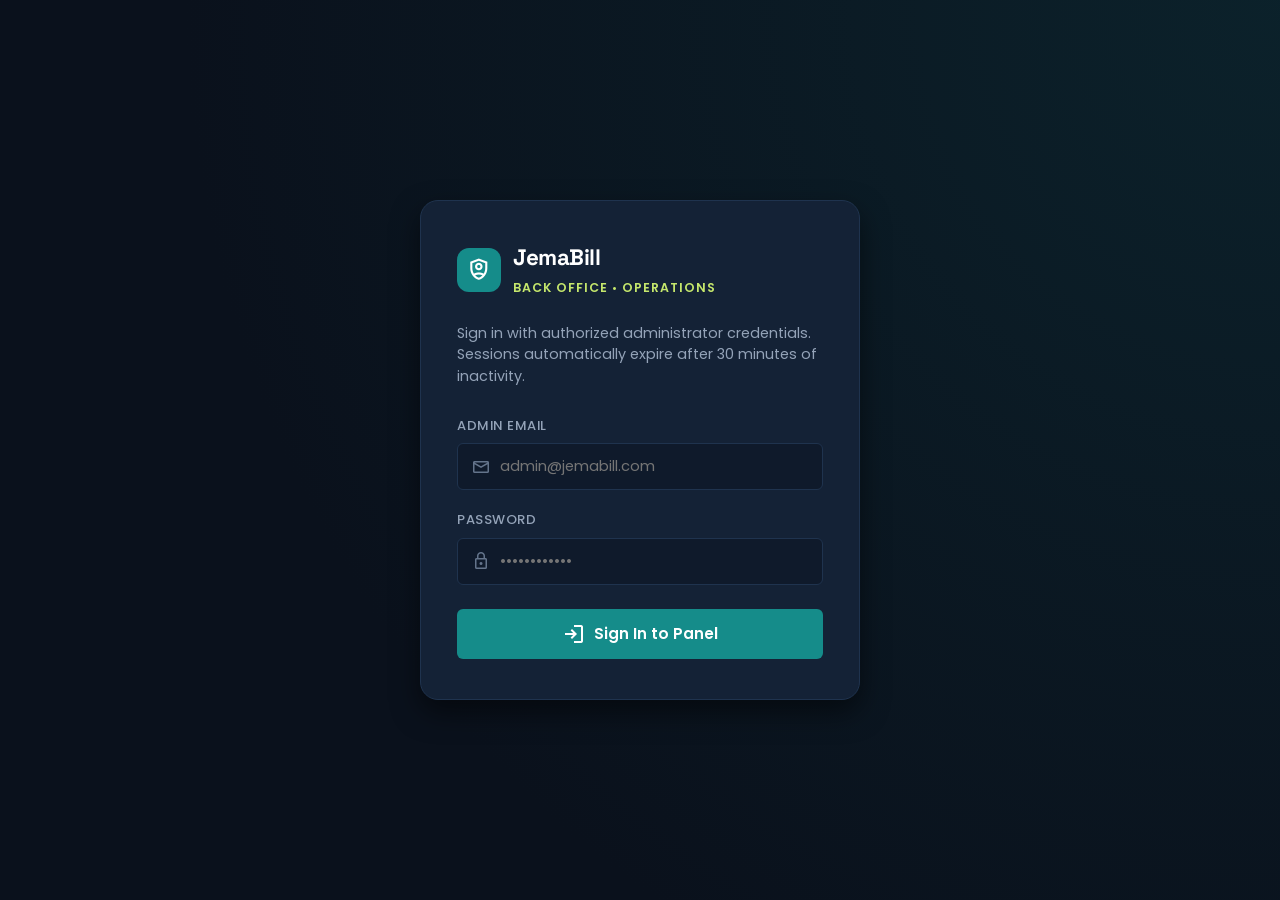
==== admin/index.html @ b5dc3a71 "feat: add virtual cards view and provider management to admin panel" ====
<!DOCTYPE html>
<html lang="en">
<head>
  <meta charset="UTF-8" />
  <meta name="viewport" content="width=device-width, initial-scale=1.0" />
  <title>JemaBill — Admin Back Office</title>
  <meta name="description" content="JemaBill Administrator Panel: KYC queue, user management, transaction inspection, provider health, and financial reconciliation." />
  <link rel="icon" type="image/png" href="../assets/images/favicon.png" />
  <link rel="preconnect" href="https://fonts.googleapis.com" />
  <link rel="preconnect" href="https://fonts.gstatic.com" crossorigin />
  <link href="https://fonts.googleapis.com/css2?family=Poppins:wght@300;400;500;600;700&family=Space+Grotesk:wght@500;600;700&display=swap" rel="stylesheet" />
  <link rel="stylesheet" href="https://fonts.googleapis.com/css2?family=Material+Symbols+Outlined:opsz,wght,FILL,GRAD@20..48,100..700,0..1,-50..200" />
  <link rel="stylesheet" href="styles.css" />
</head>
<body>

  <!-- ==========================================
       1. AUTHENTICATION VIEW (ADMIN LOGIN)
       ========================================== -->
  <div id="auth-view" class="admin-auth-wrapper">
    <div class="auth-card">
      <div class="auth-brand">
        <div class="auth-logo-badge">
          <span class="material-symbols-outlined" style="font-size: 1.6rem;">shield_person</span>
        </div>
        <div class="auth-brand-text">
          <h1>JemaBill</h1>
          <span>Back Office • Operations</span>
        </div>
      </div>

      <p class="auth-desc">Sign in with authorized administrator credentials. Sessions automatically expire after 30 minutes of inactivity.</p>

      <div id="login-alert" class="alert-box alert-error"></div>

      <form id="login-form">
        <div class="form-field">
          <label for="login-email">Admin Email</label>
          <div class="input-icon-wrap">
            <span class="material-symbols-outlined">mail</span>
            <input type="email" id="login-email" placeholder="admin@jemabill.com" required autocomplete="username" />
          </div>
        </div>

        <div class="form-field">
          <label for="login-password">Password</label>
          <div class="input-icon-wrap">
            <span class="material-symbols-outlined">lock</span>
            <input type="password" id="login-password" placeholder="••••••••••••" required autocomplete="current-password" />
          </div>
        </div>

        <button type="submit" id="login-btn" class="btn-primary" style="margin-top: 24px;">
          <span class="material-symbols-outlined">login</span>
          <span>Sign In to Panel</span>
        </button>
      </form>
    </div>
  </div>

  <!-- ==========================================
       2. MAIN APP LAYOUT (AUTHENTICATED)
       ========================================== -->
  <div id="app-layout" class="app-layout" style="display: none;">
    <!-- Sidebar -->
    <aside class="sidebar">
      <div class="sidebar-brand">
        <div class="auth-logo-badge" style="width: 34px; height: 34px; border-radius: 8px;">
          <span class="material-symbols-outlined" style="font-size: 1.25rem;">shield_person</span>
        </div>
        <div class="auth-brand-text">
          <h1 style="font-size: 1.15rem;">JemaBill</h1>
          <span style="font-size: 0.68rem;">Operations</span>
        </div>
      </div>

      <nav class="sidebar-nav">
        <div class="nav-section-title">Core Back Office</div>
        <a class="nav-item active" data-view="overview">
          <div class="nav-item-left">
            <span class="material-symbols-outlined">dashboard</span>
            <span>Overview</span>
          </div>
        </a>

        <a class="nav-item" data-view="kyc">
          <div class="nav-item-left">
            <span class="material-symbols-outlined">badge</span>
            <span>KYC Review Queue</span>
          </div>
          <span class="nav-badge">14</span>
        </a>

        <a class="nav-item" data-view="users">
          <div class="nav-item-left">
            <span class="material-symbols-outlined">group</span>
            <span>User Management</span>
          </div>
        </a>

        <a class="nav-item" data-view="transactions">
          <div class="nav-item-left">
            <span class="material-symbols-outlined">receipt_long</span>
            <span>Transactions</span>
          </div>
          <span class="nav-badge" style="background: var(--warning);">4</span>
        </a>

        <a class="nav-item" data-view="virtual-cards">
          <div class="nav-item-left">
            <span class="material-symbols-outlined">credit_card</span>
            <span>Virtual Cards</span>
          </div>
        </a>

        <div class="nav-section-title">Finance & Systems</div>
        <a class="nav-item" data-view="funding">
          <div class="nav-item-left">
            <span class="material-symbols-outlined">account_balance</span>
            <span>Funding & Fees</span>
          </div>
        </a>

        <a class="nav-item" data-view="providers">
          <div class="nav-item-left">
            <span class="material-symbols-outlined">dns</span>
            <span>Provider Health</span>
          </div>
        </a>

        <a class="nav-item" data-view="settings">
          <div class="nav-item-left">
            <span class="material-symbols-outlined">tune</span>
            <span>Runtime Settings</span>
          </div>
        </a>

        <a class="nav-item" data-view="audit">
          <div class="nav-item-left">
            <span class="material-symbols-outlined">history_toggle_off</span>
            <span>Audit Trail</span>
          </div>
        </a>
      </nav>

      <div class="sidebar-footer">
        <div class="session-info">
          <div class="session-badge">
            <div class="session-dot"></div>
            <span id="session-countdown">30m session</span>
          </div>
          <span>Active</span>
        </div>
      </div>
    </aside>

    <!-- Main Container -->
    <div class="main-wrapper">
      <!-- Top Header -->
      <header class="top-header">
        <div class="header-left">
          <h2 id="current-page-title" class="page-title">Overview</h2>
        </div>

        <div class="header-right">
          <div class="admin-badge">
            <div id="admin-initials-display" class="admin-avatar">AD</div>
            <span id="admin-name-display" class="admin-name">Admin User</span>
            <span class="admin-role">ADMIN</span>
          </div>

          <button class="btn-icon" title="Sign Out" onclick="window.logoutAdmin()">
            <span class="material-symbols-outlined">logout</span>
          </button>
        </div>
      </header>

      <!-- Content Root -->
      <main class="content-area">
        <div id="view-content-root"></div>
      </main>
    </div>
  </div>

  <!-- ==========================================
       3. SLIDE-IN DETAIL DRAWER
       ========================================== -->
  <div id="drawer-backdrop" class="drawer-backdrop">
    <div class="drawer-panel">
      <div class="drawer-header">
        <h3 id="drawer-title">Details</h3>
        <button class="btn-icon" onclick="window.closeDrawer()">
          <span class="material-symbols-outlined">close</span>
        </button>
      </div>
      <div id="drawer-body" class="drawer-body"></div>
    </div>
  </div>

  <!-- ==========================================
       4. UNIVERSAL MODAL
       ========================================== -->
  <div id="modal-backdrop" class="modal-backdrop">
    <div class="modal-box">
      <div class="modal-header">
        <h3 id="modal-title">Dialog</h3>
        <button class="btn-icon" onclick="window.closeModal()">
          <span class="material-symbols-outlined">close</span>
        </button>
      </div>
      <div id="modal-body" class="modal-body"></div>
      <div id="modal-footer" class="modal-footer"></div>
    </div>
  </div>

  <!-- Toast Container -->
  <div id="toast-container" class="toast-container"></div>

  <!-- App Controller -->
  <script src="app.js" defer></script>
</body>
</html>
---- admin/styles.css ----
/* ==========================================================================
   JEMABILL ADMIN BACK OFFICE — DESIGN SYSTEM & STYLESHEET
   Typography: Space Grotesk & Poppins
   Theme: Executive Financial Dark-Navy & Teal
   ========================================================================== */

:root {
  --bg-app: #0A111C;
  --bg-sidebar: #0D1624;
  --bg-header: #0F1A2B;
  --bg-card: #142236;
  --bg-card-hover: #1A2D46;
  --bg-input: #0F1A2B;
  --border-color: #1F334E;
  --border-subtle: #17263A;

  --primary: #158C8A;
  --primary-light: #1FB3B0;
  --primary-glow: rgba(21, 140, 138, 0.25);
  --accent-lime: #C5E76C;
  
  --success: #10B981;
  --success-bg: rgba(16, 185, 129, 0.12);
  --warning: #F59E0B;
  --warning-bg: rgba(245, 158, 11, 0.12);
  --danger: #EF4444;
  --danger-bg: rgba(239, 68, 68, 0.12);
  --info: #3B82F6;
  --info-bg: rgba(59, 130, 246, 0.12);

  --text-main: #F1F5F9;
  --text-muted: #94A3B8;
  --text-dim: #64748B;

  --font-heading: 'Space Grotesk', -apple-system, sans-serif;
  --font-body: 'Poppins', -apple-system, BlinkMacSystemFont, 'Segoe UI', Roboto, sans-serif;

  --shadow-sm: 0 1px 2px rgba(0, 0, 0, 0.3);
  --shadow-md: 0 4px 12px rgba(0, 0, 0, 0.4);
  --shadow-lg: 0 12px 28px rgba(0, 0, 0, 0.5);

  --radius-sm: 6px;
  --radius-md: 12px;
  --radius-lg: 18px;
  --radius-full: 9999px;
  
  --sidebar-w: 260px;
  --header-h: 70px;
}

* {
  box-sizing: border-box;
  margin: 0;
  padding: 0;
}

body {
  font-family: var(--font-body);
  background: var(--bg-app);
  color: var(--text-main);
  line-height: 1.5;
  -webkit-font-smoothing: antialiased;
  min-height: 100vh;
  overflow-x: hidden;
}

button, input, select, textarea {
  font-family: inherit;
}

/* Auth / Login View */
.admin-auth-wrapper {
  min-height: 100vh;
  display: flex;
  align-items: center;
  justify-content: center;
  padding: 24px;
  background: radial-gradient(circle at top right, #158C8A22 0%, #0A111C 70%);
}

.auth-card {
  width: 100%;
  max-width: 440px;
  background: var(--bg-card);
  border: 1px solid var(--border-color);
  border-radius: var(--radius-lg);
  padding: 40px 36px;
  box-shadow: var(--shadow-lg);
}

.auth-brand {
  display: flex;
  align-items: center;
  gap: 12px;
  margin-bottom: 24px;
}

.auth-logo-badge {
  width: 44px;
  height: 44px;
  border-radius: 12px;
  background: var(--primary);
  display: flex;
  align-items: center;
  justify-content: center;
  color: #FFFFFF;
}

.auth-brand-text h1 {
  font-family: var(--font-heading);
  font-size: 1.4rem;
  color: #FFFFFF;
  letter-spacing: -0.02em;
}

.auth-brand-text span {
  font-size: 0.78rem;
  text-transform: uppercase;
  letter-spacing: 0.08em;
  color: var(--accent-lime);
  font-weight: 600;
}

.auth-desc {
  font-size: 0.9rem;
  color: var(--text-muted);
  margin-bottom: 28px;
}

.form-field {
  margin-bottom: 20px;
}

.form-field label {
  display: block;
  font-size: 0.82rem;
  font-weight: 500;
  color: var(--text-muted);
  margin-bottom: 8px;
  text-transform: uppercase;
  letter-spacing: 0.04em;
}

.input-icon-wrap {
  position: relative;
  display: flex;
  align-items: center;
}

.input-icon-wrap .material-symbols-outlined {
  position: absolute;
  left: 14px;
  color: var(--text-dim);
  font-size: 1.25rem;
  pointer-events: none;
}

.input-icon-wrap input {
  width: 100%;
  background: var(--bg-input);
  border: 1px solid var(--border-color);
  border-radius: var(--radius-sm);
  padding: 12px 14px 12px 42px;
  color: #FFFFFF;
  font-size: 0.92rem;
  outline: none;
  transition: all 0.2s ease;
}

.input-icon-wrap input:focus {
  border-color: var(--primary);
  box-shadow: 0 0 0 3px var(--primary-glow);
}

.btn-primary {
  width: 100%;
  background: var(--primary);
  color: #FFFFFF;
  border: none;
  border-radius: var(--radius-sm);
  padding: 13px 20px;
  font-size: 0.95rem;
  font-weight: 600;
  cursor: pointer;
  display: flex;
  align-items: center;
  justify-content: center;
  gap: 8px;
  transition: all 0.2s ease;
}

.btn-primary:hover {
  background: var(--primary-light);
  transform: translateY(-1px);
}

.btn-primary:disabled {
  opacity: 0.5;
  cursor: not-allowed;
  transform: none;
}

/* App Layout */
.app-layout {
  display: flex;
  min-height: 100vh;
}

/* Sidebar */
.sidebar {
  width: var(--sidebar-w);
  background: var(--bg-sidebar);
  border-right: 1px solid var(--border-color);
  display: flex;
  flex-direction: column;
  position: fixed;
  top: 0;
  bottom: 0;
  left: 0;
  z-index: 100;
}

.sidebar-brand {
  height: var(--header-h);
  display: flex;
  align-items: center;
  gap: 12px;
  padding: 0 24px;
  border-bottom: 1px solid var(--border-subtle);
}

.sidebar-nav {
  flex: 1;
  padding: 20px 14px;
  overflow-y: auto;
  display: flex;
  flex-direction: column;
  gap: 4px;
}

.nav-section-title {
  font-size: 0.72rem;
  text-transform: uppercase;
  letter-spacing: 0.08em;
  color: var(--text-dim);
  padding: 14px 12px 6px;
  font-weight: 600;
}

.nav-item {
  display: flex;
  align-items: center;
  justify-content: space-between;
  padding: 11px 14px;
  border-radius: var(--radius-sm);
  color: var(--text-muted);
  text-decoration: none;
  font-size: 0.88rem;
  font-weight: 500;
  cursor: pointer;
  transition: all 0.15s ease;
}

.nav-item-left {
  display: flex;
  align-items: center;
  gap: 12px;
}

.nav-item .material-symbols-outlined {
  font-size: 1.25rem;
}

.nav-item:hover {
  background: rgba(255, 255, 255, 0.04);
  color: #FFFFFF;
}

.nav-item.active {
  background: var(--primary);
  color: #FFFFFF;
  font-weight: 600;
  box-shadow: 0 2px 8px var(--primary-glow);
}

.nav-badge {
  background: var(--danger);
  color: #FFFFFF;
  font-size: 0.72rem;
  font-weight: 700;
  padding: 2px 7px;
  border-radius: var(--radius-full);
}

.sidebar-footer {
  padding: 16px 20px;
  border-top: 1px solid var(--border-subtle);
  background: rgba(0, 0, 0, 0.2);
}

.session-info {
  display: flex;
  align-items: center;
  justify-content: space-between;
  font-size: 0.75rem;
  color: var(--text-dim);
}

.session-badge {
  display: flex;
  align-items: center;
  gap: 6px;
  color: var(--accent-lime);
  font-weight: 600;
}

.session-dot {
  width: 7px;
  height: 7px;
  border-radius: 50%;
  background: var(--accent-lime);
  box-shadow: 0 0 6px var(--accent-lime);
}

/* Main Container */
.main-wrapper {
  margin-left: var(--sidebar-w);
  flex: 1;
  display: flex;
  flex-direction: column;
  min-height: 100vh;
}

/* Top Header */
.top-header {
  height: var(--header-h);
  background: var(--bg-header);
  border-bottom: 1px solid var(--border-color);
  padding: 0 32px;
  display: flex;
  align-items: center;
  justify-content: space-between;
  position: sticky;
  top: 0;
  z-index: 90;
}

.header-left {
  display: flex;
  align-items: center;
  gap: 16px;
}

.page-title {
  font-family: var(--font-heading);
  font-size: 1.3rem;
  font-weight: 700;
  color: #FFFFFF;
  letter-spacing: -0.01em;
}

.header-right {
  display: flex;
  align-items: center;
  gap: 20px;
}

.admin-badge {
  display: flex;
  align-items: center;
  gap: 10px;
  background: var(--bg-card);
  padding: 6px 14px;
  border-radius: var(--radius-full);
  border: 1px solid var(--border-color);
}

.admin-avatar {
  width: 28px;
  height: 28px;
  border-radius: 50%;
  background: var(--primary);
  display: flex;
  align-items: center;
  justify-content: center;
  font-size: 0.8rem;
  font-weight: 700;
  color: #FFFFFF;
}

.admin-name {
  font-size: 0.84rem;
  font-weight: 600;
  color: #FFFFFF;
}

.admin-role {
  font-size: 0.7rem;
  background: rgba(197, 231, 108, 0.15);
  color: var(--accent-lime);
  padding: 2px 6px;
  border-radius: var(--radius-sm);
  font-weight: 600;
}

.btn-icon {
  background: none;
  border: none;
  color: var(--text-muted);
  cursor: pointer;
  padding: 8px;
  border-radius: var(--radius-sm);
  display: flex;
  align-items: center;
  justify-content: center;
  transition: all 0.2s;
}

.btn-icon:hover {
  background: rgba(255, 255, 255, 0.06);
  color: #FFFFFF;
}

/* Page Content View */
.content-area {
  padding: 32px;
  flex: 1;
}

/* KPI Card Grid */
.kpi-grid {
  display: grid;
  grid-template-columns: repeat(auto-fit, minmax(230px, 1fr));
  gap: 20px;
  margin-bottom: 32px;
}

.kpi-card {
  background: var(--bg-card);
  border: 1px solid var(--border-color);
  border-radius: var(--radius-md);
  padding: 22px;
  display: flex;
  flex-direction: column;
  justify-content: space-between;
  box-shadow: var(--shadow-sm);
  transition: all 0.2s ease;
}

.kpi-card:hover {
  border-color: var(--primary);
  box-shadow: var(--shadow-md);
}

.kpi-header {
  display: flex;
  align-items: center;
  justify-content: space-between;
  margin-bottom: 14px;
}

.kpi-label {
  font-size: 0.82rem;
  font-weight: 500;
  color: var(--text-muted);
  text-transform: uppercase;
  letter-spacing: 0.04em;
}

.kpi-icon-wrap {
  width: 36px;
  height: 36px;
  border-radius: 10px;
  display: flex;
  align-items: center;
  justify-content: center;
}

.kpi-val {
  font-family: var(--font-heading);
  font-size: 1.85rem;
  font-weight: 700;
  color: #FFFFFF;
  margin-bottom: 6px;
}

.kpi-sub {
  font-size: 0.78rem;
  color: var(--text-dim);
}

/* Action Toolbar */
.toolbar {
  display: flex;
  align-items: center;
  justify-content: space-between;
  margin-bottom: 24px;
  gap: 16px;
  flex-wrap: wrap;
}

.search-box {
  position: relative;
  min-width: 300px;
  flex: 1;
  max-width: 480px;
}

.search-box .material-symbols-outlined {
  position: absolute;
  left: 14px;
  top: 50%;
  transform: translateY(-50%);
  color: var(--text-dim);
  font-size: 1.25rem;
}

.search-box input {
  width: 100%;
  background: var(--bg-card);
  border: 1px solid var(--border-color);
  border-radius: var(--radius-sm);
  padding: 10px 14px 10px 42px;
  color: #FFFFFF;
  font-size: 0.88rem;
  outline: none;
  transition: border-color 0.2s;
}

.search-box input:focus {
  border-color: var(--primary);
}

.filters-group {
  display: flex;
  align-items: center;
  gap: 12px;
}

.filter-select {
  background: var(--bg-card);
  border: 1px solid var(--border-color);
  border-radius: var(--radius-sm);
  color: var(--text-main);
  padding: 9px 14px;
  font-size: 0.85rem;
  outline: none;
  cursor: pointer;
}

.btn-secondary {
  background: var(--bg-card);
  border: 1px solid var(--border-color);
  color: var(--text-main);
  padding: 9px 16px;
  border-radius: var(--radius-sm);
  font-size: 0.85rem;
  font-weight: 500;
  cursor: pointer;
  display: flex;
  align-items: center;
  gap: 8px;
  transition: all 0.2s;
}

.btn-secondary:hover {
  background: var(--bg-card-hover);
  border-color: var(--text-muted);
}

/* Data Table Card */
.table-card {
  background: var(--bg-card);
  border: 1px solid var(--border-color);
  border-radius: var(--radius-md);
  overflow: hidden;
  box-shadow: var(--shadow-sm);
}

.data-table {
  width: 100%;
  border-collapse: collapse;
  text-align: left;
  font-size: 0.88rem;
}

.data-table th {
  background: rgba(0, 0, 0, 0.2);
  color: var(--text-muted);
  font-size: 0.75rem;
  font-weight: 600;
  text-transform: uppercase;
  letter-spacing: 0.05em;
  padding: 14px 20px;
  border-bottom: 1px solid var(--border-color);
}

.data-table td {
  padding: 16px 20px;
  border-bottom: 1px solid var(--border-subtle);
  color: var(--text-main);
}

.data-table tr:hover td {
  background: rgba(255, 255, 255, 0.02);
}

.data-table tr.clickable {
  cursor: pointer;
}

/* Badges */
.badge {
  display: inline-flex;
  align-items: center;
  gap: 6px;
  padding: 4px 10px;
  border-radius: var(--radius-full);
  font-size: 0.74rem;
  font-weight: 600;
  text-transform: uppercase;
  letter-spacing: 0.03em;
}

.badge-success { background: var(--success-bg); color: var(--success); }
.badge-warning { background: var(--warning-bg); color: var(--warning); }
.badge-danger { background: var(--danger-bg); color: var(--danger); }
.badge-info { background: var(--info-bg); color: var(--info); }
.badge-neutral { background: rgba(255, 255, 255, 0.08); color: var(--text-muted); }

/* Slide-in Detail Drawer */
.drawer-backdrop {
  position: fixed;
  inset: 0;
  background: rgba(0, 0, 0, 0.7);
  z-index: 200;
  display: none;
  justify-content: flex-end;
}

.drawer-backdrop.active {
  display: flex;
}

.drawer-panel {
  width: 100%;
  max-width: 580px;
  background: var(--bg-card);
  height: 100%;
  overflow-y: auto;
  border-left: 1px solid var(--border-color);
  display: flex;
  flex-direction: column;
  box-shadow: -8px 0 32px rgba(0, 0, 0, 0.6);
  animation: slideDrawer 0.25s cubic-bezier(0.16, 1, 0.3, 1);
}

@keyframes slideDrawer {
  from { transform: translateX(100%); }
  to { transform: translateX(0); }
}

.drawer-header {
  padding: 24px 28px;
  border-bottom: 1px solid var(--border-color);
  display: flex;
  align-items: center;
  justify-content: space-between;
  background: var(--bg-header);
}

.drawer-header h3 {
  font-family: var(--font-heading);
  font-size: 1.2rem;
  color: #FFFFFF;
}

.drawer-body {
  padding: 28px;
  flex: 1;
  display: flex;
  flex-direction: column;
  gap: 24px;
}

.drawer-section {
  display: flex;
  flex-direction: column;
  gap: 12px;
}

.section-label {
  font-size: 0.75rem;
  text-transform: uppercase;
  letter-spacing: 0.06em;
  color: var(--text-dim);
  font-weight: 600;
}

.detail-row {
  display: flex;
  justify-content: space-between;
  align-items: center;
  padding: 10px 0;
  border-bottom: 1px solid var(--border-subtle);
  font-size: 0.88rem;
}

.detail-row span:first-child {
  color: var(--text-muted);
}

.detail-row span:last-child {
  color: #FFFFFF;
  font-weight: 500;
}

/* Modals */
.modal-backdrop {
  position: fixed;
  inset: 0;
  background: rgba(0, 0, 0, 0.75);
  backdrop-filter: blur(4px);
  z-index: 300;
  display: none;
  align-items: center;
  justify-content: center;
  padding: 20px;
}

.modal-backdrop.active {
  display: flex;
}

.modal-box {
  background: var(--bg-card);
  border: 1px solid var(--border-color);
  border-radius: var(--radius-lg);
  width: 100%;
  max-width: 600px;
  overflow: hidden;
  box-shadow: var(--shadow-lg);
  animation: modalPop 0.2s cubic-bezier(0.16, 1, 0.3, 1);
}

@keyframes modalPop {
  from { opacity: 0; transform: scale(0.95); }
  to { opacity: 1; transform: scale(1); }
}

.modal-header {
  padding: 20px 24px;
  background: var(--bg-header);
  border-bottom: 1px solid var(--border-color);
  display: flex;
  align-items: center;
  justify-content: space-between;
}

.modal-header h3 {
  font-family: var(--font-heading);
  font-size: 1.15rem;
  color: #FFFFFF;
}

.modal-body {
  padding: 24px;
  max-height: 75vh;
  overflow-y: auto;
}

.modal-footer {
  padding: 16px 24px;
  border-top: 1px solid var(--border-color);
  background: var(--bg-header);
  display: flex;
  justify-content: flex-end;
  gap: 12px;
}

/* High-risk confirmation dialog styles */
.confirm-warning-box {
  background: var(--danger-bg);
  border: 1px solid rgba(239, 68, 68, 0.3);
  border-radius: var(--radius-sm);
  padding: 16px;
  margin-bottom: 20px;
  display: flex;
  gap: 12px;
  color: #FCA5A5;
  font-size: 0.88rem;
}

.confirm-warning-box .material-symbols-outlined {
  color: var(--danger);
  font-size: 1.5rem;
}

.reason-textarea {
  width: 100%;
  background: var(--bg-input);
  border: 1px solid var(--border-color);
  border-radius: var(--radius-sm);
  padding: 12px;
  color: #FFFFFF;
  font-size: 0.88rem;
  resize: vertical;
  min-height: 85px;
  outline: none;
  margin-top: 8px;
}

.reason-textarea:focus {
  border-color: var(--danger);
}

/* Selfie viewer grid */
.selfies-grid {
  display: grid;
  grid-template-columns: repeat(auto-fill, minmax(130px, 1fr));
  gap: 12px;
  margin: 16px 0;
}

.selfie-frame-card {
  background: var(--bg-app);
  border: 1px solid var(--border-color);
  border-radius: var(--radius-sm);
  overflow: hidden;
  position: relative;
  aspect-ratio: 3/4;
}

.selfie-frame-card img {
  width: 100%;
  height: 100%;
  object-fit: cover;
}

.selfie-frame-badge {
  position: absolute;
  bottom: 6px;
  left: 6px;
  background: rgba(0, 0, 0, 0.7);
  padding: 2px 6px;
  border-radius: 4px;
  font-size: 0.68rem;
  color: #FFFFFF;
}

/* Provider health grid */
.providers-grid {
  display: grid;
  grid-template-columns: repeat(auto-fit, minmax(300px, 1fr));
  gap: 20px;
}

.provider-card {
  background: var(--bg-card);
  border: 1px solid var(--border-color);
  border-radius: var(--radius-md);
  padding: 22px;
  display: flex;
  flex-direction: column;
  gap: 16px;
}

.provider-card-top {
  display: flex;
  align-items: center;
  justify-content: space-between;
}

.provider-name {
  font-family: var(--font-heading);
  font-size: 1.1rem;
  font-weight: 700;
  color: #FFFFFF;
}

/* Alert Box */
.alert-box {
  padding: 12px 16px;
  border-radius: var(--radius-sm);
  font-size: 0.88rem;
  margin-bottom: 20px;
  display: none;
}
.alert-error {
  background: var(--danger-bg);
  border: 1px solid rgba(239, 68, 68, 0.3);
  color: #FCA5A5;
}
.alert-success {
  background: var(--success-bg);
  border: 1px solid rgba(16, 185, 129, 0.3);
  color: #6EE7B7;
}

/* Toast notifications */
.toast-container {
  position: fixed;
  bottom: 24px;
  right: 24px;
  z-index: 400;
  display: flex;
  flex-direction: column;
  gap: 10px;
}

.toast {
  background: var(--bg-header);
  border: 1px solid var(--border-color);
  border-radius: var(--radius-sm);
  padding: 14px 20px;
  color: #FFFFFF;
  font-size: 0.88rem;
  display: flex;
  align-items: center;
  gap: 12px;
  box-shadow: var(--shadow-lg);
  animation: slideToast 0.25s ease;
}

@keyframes slideToast {
  from { transform: translateY(20px); opacity: 0; }
  to { transform: translateY(0); opacity: 1; }
}

/* Tablet responsiveness */
@media (max-width: 1024px) {
  .sidebar {
    width: 72px;
  }
  .sidebar-brand span, .nav-item span:not(.material-symbols-outlined), .nav-section-title, .session-info {
    display: none;
  }
  .nav-item {
    justify-content: center;
    padding: 12px;
  }
  .main-wrapper {
    margin-left: 72px;
  }
  .content-area {
    padding: 20px;
  }
}
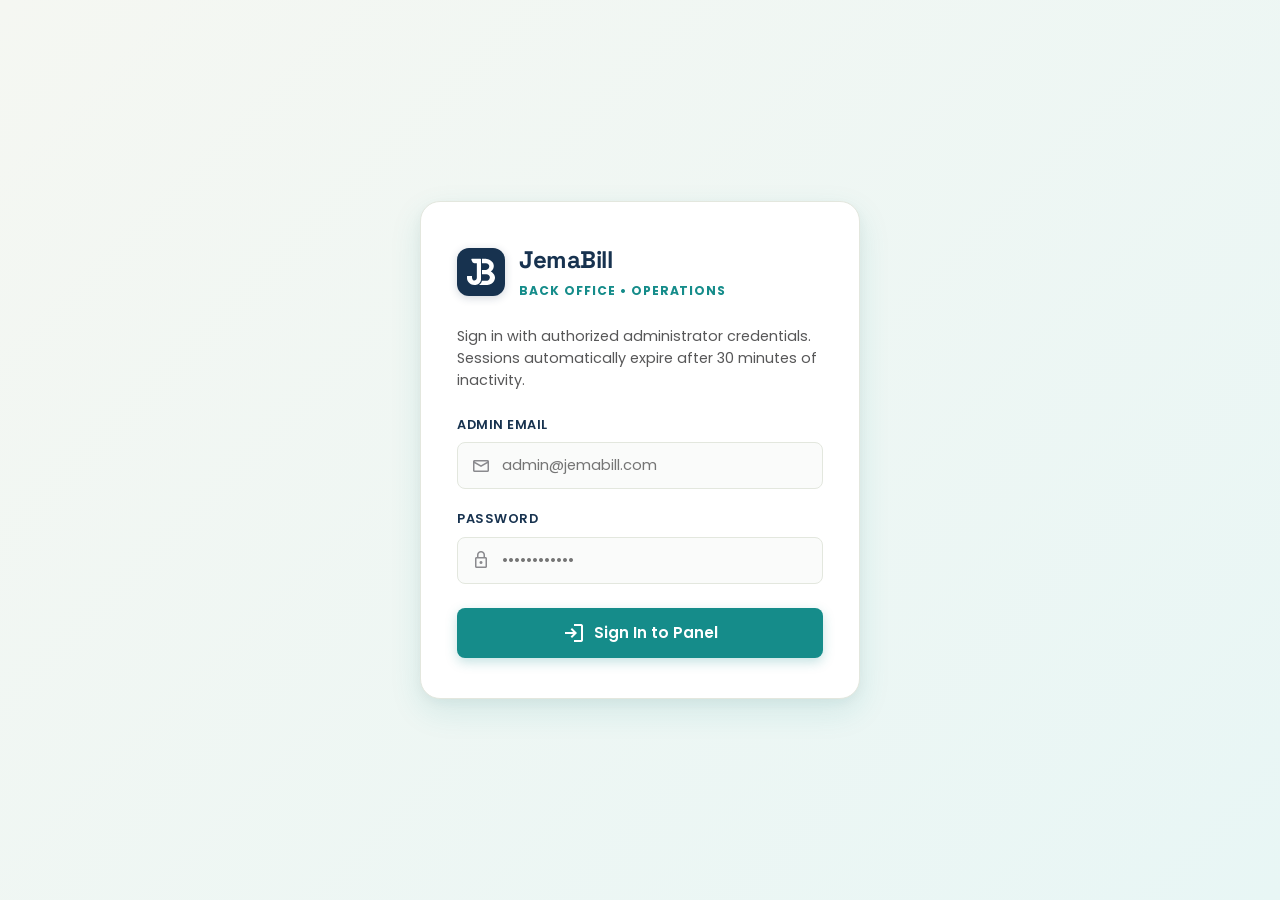
==== commit 44f05178: "feat: redesign admin panel to match official website design system and fix asset paths" ====
--- a/admin/index.html
+++ b/admin/index.html
@@ -5,12 +5,14 @@
   <meta name="viewport" content="width=device-width, initial-scale=1.0" />
   <title>JemaBill — Admin Back Office</title>
   <meta name="description" content="JemaBill Administrator Panel: KYC queue, user management, transaction inspection, provider health, and financial reconciliation." />
-  <link rel="icon" type="image/png" href="../assets/images/favicon.png" />
+  <base href="/admin/" />
+  <link rel="icon" type="image/png" href="/assets/images/favicon.png" />
   <link rel="preconnect" href="https://fonts.googleapis.com" />
   <link rel="preconnect" href="https://fonts.gstatic.com" crossorigin />
   <link href="https://fonts.googleapis.com/css2?family=Poppins:wght@300;400;500;600;700&family=Space+Grotesk:wght@500;600;700&display=swap" rel="stylesheet" />
   <link rel="stylesheet" href="https://fonts.googleapis.com/css2?family=Material+Symbols+Outlined:opsz,wght,FILL,GRAD@20..48,100..700,0..1,-50..200" />
-  <link rel="stylesheet" href="styles.css" />
+  <link rel="stylesheet" href="/assets/css/style.css" />
+  <link rel="stylesheet" href="/admin/styles.css" />
 </head>
 <body>
 
@@ -21,7 +23,7 @@
     <div class="auth-card">
       <div class="auth-brand">
         <div class="auth-logo-badge">
-          <span class="material-symbols-outlined" style="font-size: 1.6rem;">shield_person</span>
+          <img src="/assets/images/logo.svg" width="28" height="28" alt="JemaBill" />
         </div>
         <div class="auth-brand-text">
           <h1>JemaBill</h1>
@@ -65,12 +67,12 @@
     <!-- Sidebar -->
     <aside class="sidebar">
       <div class="sidebar-brand">
-        <div class="auth-logo-badge" style="width: 34px; height: 34px; border-radius: 8px;">
-          <span class="material-symbols-outlined" style="font-size: 1.25rem;">shield_person</span>
+        <div class="auth-logo-badge" style="width: 36px; height: 36px; border-radius: 10px; background: rgba(255, 255, 255, 0.12);">
+          <img src="/assets/images/logo.svg" width="22" height="22" alt="JemaBill" />
         </div>
         <div class="auth-brand-text">
-          <h1 style="font-size: 1.15rem;">JemaBill</h1>
-          <span style="font-size: 0.68rem;">Operations</span>
+          <h1 style="font-size: 1.15rem; color: #FFFFFF;">JemaBill</h1>
+          <span style="font-size: 0.68rem; color: var(--accent-lime); letter-spacing: 0.08em; font-weight: 700;">OPERATIONS</span>
         </div>
       </div>
 
@@ -118,6 +120,13 @@
           <div class="nav-item-left">
             <span class="material-symbols-outlined">account_balance</span>
             <span>Funding & Fees</span>
+          </div>
+        </a>
+
+        <a class="nav-item" data-view="cashback">
+          <div class="nav-item-left">
+            <span class="material-symbols-outlined">savings</span>
+            <span>Cashback Manager</span>
           </div>
         </a>
 
@@ -217,6 +226,6 @@
   <div id="toast-container" class="toast-container"></div>
 
   <!-- App Controller -->
-  <script src="app.js" defer></script>
+  <script src="/admin/app.js" defer></script>
 </body>
 </html>
--- a/assets/css/style.css
+++ b/assets/css/style.css
@@ -0,0 +1,1389 @@
+/* ==========================================================================
+   JEMABILL — OFFICIAL DESIGN SYSTEM & STYLESHEET
+   Typography: Space Grotesk (Headings) & Poppins (Body & UI)
+   Icons: Material Symbols Outlined
+   Palette: #158C8A (Teal), #17324F (Navy), #F5F7F2 (Off-White), #C5E76C (Lime)
+   ========================================================================== */
+
+:root {
+  --primary: #158C8A;
+  --primary-hover: #0F6F6D;
+  --primary-dark: #0D5755;
+  --primary-light: #E8F6F5;
+  --primary-subtle: #F0F9F8;
+  --navy: #17324F;
+  --navy-dark: #0F2033;
+  --dark: #030213;
+  --text-main: #1F2937;
+  --text-muted: #575758;
+  --text-light: #8A8A8E;
+  --bg-page: #F5F7F2;
+  --bg-card: #FFFFFF;
+  --border-color: #E3E7DE;
+  --border-light: #EFEFEF;
+  --accent-lime: #C5E76C;
+  --accent-green: #1A883C;
+  --accent-green-bg: #EAF7ED;
+  --shadow-sm: 0 1px 2px rgba(0, 0, 0, 0.04);
+  --shadow-md: 0 4px 12px rgba(21, 140, 138, 0.08), 0 2px 4px rgba(0, 0, 0, 0.04);
+  --shadow-lg: 0 12px 30px rgba(21, 140, 138, 0.12), 0 4px 10px rgba(0, 0, 0, 0.04);
+  --shadow-hover: 0 18px 40px rgba(21, 140, 138, 0.16);
+  --radius-sm: 8px;
+  --radius-md: 16px;
+  --radius-lg: 24px;
+  --radius-full: 9999px;
+  --font-heading: 'Space Grotesk', sans-serif;
+  --font-body: 'Poppins', -apple-system, BlinkMacSystemFont, 'Segoe UI', Roboto, sans-serif;
+  --transition: all 0.25s cubic-bezier(0.16, 1, 0.3, 1);
+}
+
+/* Base & Reset */
+*, *::before, *::after {
+  box-sizing: border-box;
+  margin: 0;
+  padding: 0;
+}
+
+html {
+  scroll-behavior: smooth;
+  font-size: 16px;
+}
+
+body {
+  font-family: var(--font-body);
+  color: var(--text-main);
+  background-color: var(--bg-page);
+  line-height: 1.6;
+  -webkit-font-smoothing: antialiased;
+  -moz-osx-font-smoothing: grayscale;
+  overflow-x: hidden;
+}
+
+h1, h2, h3, h4, h5, h6, .brand-logo, .hero-title, .stat-value {
+  font-family: var(--font-heading);
+  letter-spacing: -0.02em;
+}
+
+a {
+  color: inherit;
+  text-decoration: none;
+  transition: var(--transition);
+}
+
+img, svg {
+  display: block;
+  max-width: 100%;
+}
+
+button, input, select, textarea {
+  font-family: var(--font-body);
+  font-size: inherit;
+  border: none;
+  outline: none;
+}
+
+.container {
+  width: 100%;
+  max-width: 1200px;
+  margin: 0 auto;
+  padding: 0 24px;
+}
+
+/* Material Symbols Setup */
+@font-face {
+  font-family: 'Material Symbols Outlined';
+  font-style: normal;
+  font-weight: 100 700;
+  src: url('../fonts/material-symbols-outlined.woff2') format('woff2');
+  font-display: block;
+}
+
+.material-symbols-outlined {
+  font-family: 'Material Symbols Outlined';
+  font-weight: normal;
+  font-style: normal;
+  font-size: 24px;
+  line-height: 1;
+  letter-spacing: normal;
+  text-transform: none;
+  display: inline-block;
+  white-space: nowrap;
+  word-wrap: normal;
+  direction: ltr;
+  -webkit-font-feature-settings: 'liga';
+  -webkit-font-smoothing: antialiased;
+  vertical-align: middle;
+}
+
+/* Typography Helpers */
+.section-tag {
+  display: inline-flex;
+  align-items: center;
+  gap: 8px;
+  padding: 6px 14px;
+  background-color: var(--primary-light);
+  color: var(--primary);
+  font-size: 0.82rem;
+  font-weight: 600;
+  text-transform: uppercase;
+  letter-spacing: 0.5px;
+  border-radius: var(--radius-full);
+  margin-bottom: 14px;
+  font-family: var(--font-body);
+}
+
+.section-tag.lime {
+  background-color: #EBF8CF;
+  color: #4A6E00;
+}
+
+.section-header {
+  text-align: center;
+  max-width: 720px;
+  margin: 0 auto 56px;
+}
+
+.section-header h2 {
+  font-size: 2.3rem;
+  font-weight: 700;
+  color: var(--dark);
+  line-height: 1.25;
+  margin-bottom: 16px;
+}
+
+.section-header p {
+  font-size: 1.05rem;
+  color: var(--text-muted);
+}
+
+/* Buttons */
+.btn {
+  display: inline-flex;
+  align-items: center;
+  justify-content: center;
+  gap: 8px;
+  font-weight: 600;
+  border-radius: var(--radius-full);
+  padding: 13px 26px;
+  cursor: pointer;
+  transition: var(--transition);
+  text-align: center;
+  font-size: 0.95rem;
+}
+
+.btn-primary {
+  background-color: var(--primary);
+  color: #FFFFFF;
+  box-shadow: 0 4px 14px rgba(21, 140, 138, 0.35);
+}
+
+.btn-primary:hover {
+  background-color: var(--primary-hover);
+  transform: translateY(-2px);
+  box-shadow: 0 6px 20px rgba(21, 140, 138, 0.45);
+}
+
+.btn-secondary {
+  background-color: #FFFFFF;
+  color: var(--dark);
+  border: 1.5px solid var(--border-color);
+}
+
+.btn-secondary:hover {
+  background-color: var(--bg-page);
+  border-color: var(--primary);
+  color: var(--primary);
+}
+
+.btn-navy {
+  background-color: var(--navy);
+  color: #FFFFFF;
+}
+
+.btn-navy:hover {
+  background-color: var(--navy-dark);
+  transform: translateY(-2px);
+}
+
+.btn-sm {
+  padding: 8px 18px;
+  font-size: 0.88rem;
+}
+
+/* ==========================================================================
+   NAVBAR
+   ========================================================================== */
+.navbar {
+  position: sticky;
+  top: 0;
+  width: 100%;
+  background-color: rgba(245, 247, 242, 0.92);
+  backdrop-filter: blur(12px);
+  -webkit-backdrop-filter: blur(12px);
+  z-index: 1000;
+  border-bottom: 1px solid rgba(227, 231, 222, 0.6);
+  transition: var(--transition);
+}
+
+.nav-container {
+  display: flex;
+  align-items: center;
+  justify-content: space-between;
+  height: 76px;
+}
+
+.brand-logo {
+  display: flex;
+  align-items: center;
+  gap: 10px;
+  font-size: 1.45rem;
+  font-weight: 700;
+  color: var(--navy);
+}
+
+.brand-icon {
+  width: 40px;
+  height: 40px;
+  border-radius: 12px;
+  background: linear-gradient(135deg, var(--primary) 0%, #17324F 100%);
+  display: flex;
+  align-items: center;
+  justify-content: center;
+  color: #FFFFFF;
+  box-shadow: 0 4px 10px rgba(21, 140, 138, 0.3);
+}
+
+.nav-menu {
+  display: flex;
+  align-items: center;
+  gap: 32px;
+  list-style: none;
+}
+
+.nav-link {
+  font-size: 0.92rem;
+  font-weight: 500;
+  color: var(--text-main);
+  padding: 6px 0;
+  position: relative;
+}
+
+.nav-link:hover, .nav-link.active {
+  color: var(--primary);
+}
+
+.nav-link::after {
+  content: '';
+  position: absolute;
+  bottom: 0;
+  left: 0;
+  width: 0;
+  height: 2px;
+  background-color: var(--primary);
+  transition: var(--transition);
+}
+
+.nav-link:hover::after, .nav-link.active::after {
+  width: 100%;
+}
+
+.nav-actions {
+  display: flex;
+  align-items: center;
+  gap: 14px;
+}
+
+.mobile-toggle {
+  display: none;
+  background: none;
+  cursor: pointer;
+  padding: 8px;
+  color: var(--dark);
+}
+
+.mobile-menu {
+  display: none;
+  background-color: #FFFFFF;
+  border-bottom: 1px solid var(--border-color);
+  padding: 20px 24px 28px;
+  box-shadow: var(--shadow-md);
+  position: fixed;
+  top: 72px;
+  left: 0;
+  right: 0;
+  z-index: 99;
+}
+
+.mobile-menu.open {
+  display: block;
+}
+
+.mobile-menu-inner {
+  display: flex;
+  flex-direction: column;
+  gap: 14px;
+}
+
+.mobile-link {
+  font-size: 1rem;
+  font-weight: 500;
+  color: var(--dark);
+  padding: 8px 0;
+  border-bottom: 1px solid var(--border-light);
+}
+
+.mobile-link:hover {
+  color: var(--primary);
+}
+
+/* ==========================================================================
+   HERO SECTION
+   ========================================================================== */
+.hero-section {
+  padding: 48px 0 72px;
+  position: relative;
+  overflow: hidden;
+}
+
+.hero-grid {
+  display: grid;
+  grid-template-columns: 1.15fr 0.85fr;
+  align-items: center;
+  gap: 48px;
+}
+
+.hero-content {
+  position: relative;
+  z-index: 2;
+}
+
+.hero-badge {
+  display: inline-flex;
+  align-items: center;
+  gap: 10px;
+  background-color: #FFFFFF;
+  border: 1px solid var(--border-color);
+  padding: 6px 16px;
+  border-radius: var(--radius-full);
+  margin-bottom: 22px;
+  box-shadow: var(--shadow-sm);
+}
+
+.hero-badge-pill {
+  background-color: var(--accent-lime);
+  color: #2F4F00;
+  font-size: 0.72rem;
+  font-weight: 700;
+  padding: 2px 8px;
+  border-radius: var(--radius-full);
+  text-transform: uppercase;
+}
+
+.hero-badge-text {
+  font-size: 0.85rem;
+  font-weight: 500;
+  color: var(--text-main);
+}
+
+.hero-title {
+  font-size: clamp(2.1rem, 4.8vw, 3.4rem);
+  font-weight: 700;
+  color: var(--dark);
+  line-height: 1.15;
+  margin-bottom: 18px;
+}
+
+.hero-title .highlight {
+  color: var(--primary);
+}
+
+.hero-subtitle {
+  font-size: clamp(0.95rem, 1.8vw, 1.12rem);
+  line-height: 1.6;
+  color: var(--text-muted);
+  margin-bottom: 32px;
+  max-width: 530px;
+}
+
+.hero-actions {
+  display: flex;
+  align-items: center;
+  gap: 14px;
+  margin-bottom: 36px;
+  flex-wrap: wrap;
+}
+
+.hero-feature-pills {
+  display: flex;
+  align-items: center;
+  gap: 16px;
+  padding-top: 22px;
+  border-top: 1px solid var(--border-color);
+  flex-wrap: wrap;
+}
+
+.feature-pill-item {
+  display: flex;
+  align-items: center;
+  gap: 6px;
+  font-size: 0.85rem;
+  font-weight: 500;
+  color: var(--text-muted);
+}
+
+.feature-pill-item .material-symbols-outlined {
+  color: var(--primary);
+  font-size: 18px;
+}
+
+/* Hero Mockup Preview */
+.hero-visual {
+  position: relative;
+  display: flex;
+  justify-content: center;
+  width: 100%;
+  max-width: 440px;
+  margin: 0 auto;
+}
+
+.phone-mockup-frame {
+  width: 100%;
+  max-width: 324px;
+  background: #0F172A;
+  border-radius: 46px;
+  padding: 10px 10px 14px;
+  box-shadow: 0 25px 60px rgba(21, 140, 138, 0.22), 0 12px 30px rgba(0, 0, 0, 0.15);
+  border: 4px solid #1E293B;
+  position: relative;
+  z-index: 1;
+}
+
+.phone-notch {
+  width: 96px;
+  height: 20px;
+  background: #000000;
+  border-radius: 0 0 14px 14px;
+  position: absolute;
+  top: 10px;
+  left: 50%;
+  transform: translateX(-50%);
+  z-index: 10;
+}
+
+.phone-screen-container {
+  width: 100%;
+  border-radius: 36px;
+  overflow: hidden;
+  background-color: #F5F7F2;
+  box-shadow: inset 0 0 4px rgba(0, 0, 0, 0.08);
+  display: block;
+}
+
+.phone-screen-image {
+  width: 100%;
+  height: auto;
+  display: block;
+  object-fit: cover;
+  border-radius: 36px;
+}
+
+/* Floating Notification Badges on Hero */
+.floating-card {
+  position: absolute;
+  background: #FFFFFF;
+  border-radius: 14px;
+  padding: 10px 14px;
+  box-shadow: var(--shadow-lg);
+  display: flex;
+  align-items: center;
+  gap: 10px;
+  z-index: 2;
+  animation: float 4s ease-in-out infinite;
+  border: 1px solid var(--border-color);
+}
+
+.floating-card.top-right {
+  top: 35px;
+  right: -25px;
+  animation-delay: 0s;
+}
+
+.floating-card.bottom-left {
+  bottom: 50px;
+  left: -30px;
+  animation-delay: 2s;
+}
+
+.floating-icon {
+  width: 36px;
+  height: 36px;
+  border-radius: 10px;
+  background-color: var(--accent-green-bg);
+  color: var(--accent-green);
+  display: flex;
+  align-items: center;
+  justify-content: center;
+}
+
+.floating-icon .material-symbols-outlined {
+  font-size: 20px;
+}
+
+.floating-text strong {
+  display: block;
+  font-size: 0.8rem;
+  color: var(--dark);
+  font-family: var(--font-heading);
+}
+
+.floating-text span {
+  font-size: 0.72rem;
+  color: var(--text-muted);
+}
+
+@keyframes float {
+  0%, 100% { transform: translateY(0); }
+  50% { transform: translateY(-8px); }
+}
+
+/* ==========================================================================
+   STATS BAR (REALISTIC VALUES)
+   ========================================================================== */
+.stats-section {
+  padding: 28px 0;
+  background-color: #FFFFFF;
+  border-top: 1px solid var(--border-color);
+  border-bottom: 1px solid var(--border-color);
+}
+
+.stats-grid {
+  display: grid;
+  grid-template-columns: repeat(4, 1fr);
+  gap: 20px;
+  text-align: center;
+}
+
+.stat-item .stat-value {
+  font-size: 2rem;
+  font-weight: 700;
+  color: var(--primary);
+  margin-bottom: 2px;
+}
+
+.stat-item p {
+  font-size: 0.88rem;
+  color: var(--text-muted);
+  font-weight: 500;
+}
+
+/* ==========================================================================
+   SERVICES SHOWCASE
+   ========================================================================== */
+.services-section {
+  padding: 85px 0;
+}
+
+.services-grid {
+  display: grid;
+  grid-template-columns: repeat(3, 1fr);
+  gap: 24px;
+}
+
+.service-card {
+  background-color: var(--bg-card);
+  border-radius: var(--radius-lg);
+  padding: 28px 24px;
+  border: 1px solid var(--border-color);
+  transition: var(--transition);
+  display: flex;
+  flex-direction: column;
+}
+
+.service-card:hover {
+  transform: translateY(-5px);
+  box-shadow: var(--shadow-hover);
+  border-color: rgba(21, 140, 138, 0.4);
+}
+
+.service-icon-box {
+  width: 52px;
+  height: 52px;
+  border-radius: 16px;
+  background-color: var(--primary-light);
+  color: var(--primary);
+  display: flex;
+  align-items: center;
+  justify-content: center;
+  margin-bottom: 18px;
+}
+
+.service-icon-box .material-symbols-outlined {
+  font-size: 26px;
+}
+
+.service-card h3 {
+  font-size: 1.25rem;
+  font-weight: 700;
+  color: var(--dark);
+  margin-bottom: 10px;
+}
+
+.service-card p {
+  color: var(--text-muted);
+  font-size: 0.9rem;
+  line-height: 1.6;
+  margin-bottom: 18px;
+  flex: 1;
+}
+
+.biller-chips {
+  display: flex;
+  flex-wrap: wrap;
+  gap: 6px;
+  margin-bottom: 18px;
+}
+
+.biller-chip {
+  padding: 3px 9px;
+  border-radius: var(--radius-full);
+  background-color: var(--bg-page);
+  font-size: 0.74rem;
+  font-weight: 600;
+  color: var(--text-main);
+  border: 1px solid var(--border-color);
+}
+
+.service-link {
+  display: inline-flex;
+  align-items: center;
+  gap: 5px;
+  font-size: 0.88rem;
+  font-weight: 600;
+  color: var(--primary);
+}
+
+.service-link .material-symbols-outlined {
+  font-size: 18px;
+  transition: var(--transition);
+}
+
+.service-link:hover .material-symbols-outlined {
+  transform: translateX(4px);
+}
+
+/* ==========================================================================
+   INTERACTIVE VERIFICATION DEMO WIDGET
+   ========================================================================== */
+.demo-section {
+  padding: 85px 0;
+  background-color: #FFFFFF;
+  border-top: 1px solid var(--border-color);
+  border-bottom: 1px solid var(--border-color);
+}
+
+.demo-card {
+  background-color: var(--bg-page);
+  border-radius: 28px;
+  border: 1px solid var(--border-color);
+  padding: 40px;
+  display: grid;
+  grid-template-columns: 1fr 1fr;
+  gap: 40px;
+  align-items: center;
+}
+
+.demo-tabs {
+  display: flex;
+  gap: 6px;
+  margin-bottom: 22px;
+  background-color: #E6EAE3;
+  padding: 4px;
+  border-radius: var(--radius-full);
+  max-width: 100%;
+  overflow-x: auto;
+  scrollbar-width: none;
+  -webkit-overflow-scrolling: touch;
+}
+
+.demo-tabs::-webkit-scrollbar {
+  display: none;
+}
+
+.demo-tab-btn {
+  display: inline-flex;
+  align-items: center;
+  gap: 6px;
+  padding: 8px 16px;
+  border-radius: var(--radius-full);
+  font-size: 0.85rem;
+  font-weight: 600;
+  color: var(--text-main);
+  cursor: pointer;
+  background: none;
+  transition: var(--transition);
+  white-space: nowrap;
+  flex-shrink: 0;
+}
+
+.demo-tab-btn .material-symbols-outlined {
+  font-size: 18px;
+}
+
+.demo-tab-btn.active {
+  background-color: #FFFFFF;
+  color: var(--primary);
+  box-shadow: var(--shadow-sm);
+}
+
+.demo-form {
+  display: flex;
+  flex-direction: column;
+  gap: 14px;
+}
+
+.form-group {
+  display: flex;
+  flex-direction: column;
+  gap: 5px;
+}
+
+.form-group label {
+  font-size: 0.84rem;
+  font-weight: 600;
+  color: var(--dark);
+}
+
+.form-control {
+  height: 48px;
+  background-color: #FFFFFF;
+  border: 1.5px solid var(--border-color);
+  border-radius: 12px;
+  padding: 0 14px;
+  font-size: 0.92rem;
+  color: var(--dark);
+  transition: var(--transition);
+}
+
+.form-control:focus {
+  border-color: var(--primary);
+  box-shadow: 0 0 0 3px rgba(21, 140, 138, 0.15);
+}
+
+.verified-preview-badge {
+  display: flex;
+  align-items: center;
+  gap: 12px;
+  background-color: #EAF7ED;
+  border: 1.5px solid #A2E2B4;
+  border-radius: 12px;
+  padding: 12px 14px;
+}
+
+.verified-icon {
+  width: 24px;
+  height: 24px;
+  border-radius: 50%;
+  background-color: var(--accent-green);
+  color: #FFFFFF;
+  display: flex;
+  align-items: center;
+  justify-content: center;
+}
+
+.verified-icon .material-symbols-outlined {
+  font-size: 16px;
+}
+
+.verified-info strong {
+  display: block;
+  font-size: 0.86rem;
+  color: #116A2B;
+  font-family: var(--font-heading);
+}
+
+.verified-info span {
+  font-size: 0.78rem;
+  color: #2F6F43;
+}
+
+.demo-receipt-preview {
+  background-color: #FFFFFF;
+  border-radius: 20px;
+  padding: 26px;
+  border: 1px solid var(--border-color);
+  box-shadow: var(--shadow-md);
+}
+
+.receipt-header {
+  text-align: center;
+  padding-bottom: 16px;
+  border-bottom: 1px dashed var(--border-color);
+  margin-bottom: 16px;
+}
+
+.receipt-header h4 {
+  font-size: 1.25rem;
+  color: var(--dark);
+  font-weight: 700;
+}
+
+.receipt-token-box {
+  background-color: var(--primary-light);
+  border: 1.5px solid var(--primary);
+  border-radius: 12px;
+  padding: 14px;
+  text-align: center;
+  margin-bottom: 16px;
+}
+
+.receipt-token-title {
+  font-size: 0.72rem;
+  font-weight: 700;
+  color: var(--primary);
+  letter-spacing: 0.5px;
+  margin-bottom: 4px;
+}
+
+.receipt-token-code {
+  font-size: 1.25rem;
+  font-weight: 700;
+  letter-spacing: 2px;
+  color: var(--dark);
+  font-family: var(--font-heading);
+}
+
+.receipt-row {
+  display: flex;
+  justify-content: space-between;
+  padding: 6px 0;
+  font-size: 0.85rem;
+}
+
+.receipt-row span:first-child {
+  color: var(--text-muted);
+}
+
+.receipt-row span:last-child {
+  font-weight: 600;
+  color: var(--dark);
+}
+
+/* ==========================================================================
+   HOW IT WORKS
+   ========================================================================== */
+.how-it-works {
+  padding: 85px 0;
+}
+
+.steps-grid {
+  display: grid;
+  grid-template-columns: repeat(3, 1fr);
+  gap: 26px;
+}
+
+.step-card {
+  background-color: var(--bg-card);
+  border-radius: var(--radius-lg);
+  padding: 32px 24px;
+  border: 1px solid var(--border-color);
+  text-align: center;
+}
+
+.step-number {
+  width: 46px;
+  height: 46px;
+  border-radius: 50%;
+  background-color: var(--navy);
+  color: #FFFFFF;
+  font-weight: 700;
+  font-size: 1.2rem;
+  font-family: var(--font-heading);
+  display: flex;
+  align-items: center;
+  justify-content: center;
+  margin: 0 auto 20px;
+}
+
+.step-card h3 {
+  font-size: 1.2rem;
+  font-weight: 700;
+  color: var(--dark);
+  margin-bottom: 10px;
+}
+
+.step-card p {
+  color: var(--text-muted);
+  font-size: 0.9rem;
+}
+
+/* ==========================================================================
+   SECURITY & RELIABILITY
+   ========================================================================== */
+.security-section {
+  padding: 85px 0;
+  background-color: var(--navy);
+  color: #FFFFFF;
+}
+
+.security-section .section-header h2 {
+  color: #FFFFFF;
+}
+
+.security-section .section-header p {
+  color: #A0B2C6;
+}
+
+.security-grid {
+  display: grid;
+  grid-template-columns: repeat(3, 1fr);
+  gap: 24px;
+}
+
+.security-card {
+  background: rgba(255, 255, 255, 0.05);
+  border: 1px solid rgba(255, 255, 255, 0.1);
+  border-radius: var(--radius-lg);
+  padding: 28px;
+  transition: var(--transition);
+}
+
+.security-card:hover {
+  background: rgba(255, 255, 255, 0.08);
+  border-color: var(--primary);
+  transform: translateY(-4px);
+}
+
+.security-icon {
+  width: 48px;
+  height: 48px;
+  border-radius: 14px;
+  background-color: rgba(21, 140, 138, 0.25);
+  color: var(--accent-lime);
+  display: flex;
+  align-items: center;
+  justify-content: center;
+  margin-bottom: 18px;
+}
+
+.security-icon .material-symbols-outlined {
+  font-size: 24px;
+}
+
+.security-card h3 {
+  font-size: 1.15rem;
+  font-weight: 700;
+  margin-bottom: 8px;
+  color: #FFFFFF;
+}
+
+.security-card p {
+  color: #BDCADB;
+  font-size: 0.88rem;
+  line-height: 1.6;
+}
+
+/* ==========================================================================
+   FAQ ACCORDION
+   ========================================================================== */
+.faq-section {
+  padding: 85px 0;
+  background-color: #FFFFFF;
+}
+
+.faq-accordion {
+  max-width: 780px;
+  margin: 0 auto;
+  display: flex;
+  flex-direction: column;
+  gap: 14px;
+}
+
+.faq-item {
+  border: 1px solid var(--border-color);
+  border-radius: 16px;
+  overflow: hidden;
+  transition: var(--transition);
+}
+
+.faq-item.active {
+  border-color: var(--primary);
+  box-shadow: var(--shadow-sm);
+}
+
+.faq-question {
+  width: 100%;
+  display: flex;
+  align-items: center;
+  justify-content: space-between;
+  padding: 18px 22px;
+  background: none;
+  cursor: pointer;
+  text-align: left;
+  font-size: 1rem;
+  font-weight: 600;
+  color: var(--dark);
+}
+
+.faq-icon {
+  width: 28px;
+  height: 28px;
+  border-radius: 50%;
+  background-color: var(--bg-page);
+  display: flex;
+  align-items: center;
+  justify-content: center;
+  color: var(--primary);
+  transition: var(--transition);
+}
+
+.faq-icon .material-symbols-outlined {
+  font-size: 18px;
+}
+
+.faq-item.active .faq-icon {
+  transform: rotate(45deg);
+  background-color: var(--primary);
+  color: #FFFFFF;
+}
+
+.faq-answer {
+  max-height: 0;
+  overflow: hidden;
+  transition: max-height 0.35s ease-out, padding 0.35s ease;
+  padding: 0 22px;
+  color: var(--text-muted);
+  font-size: 0.92rem;
+  line-height: 1.6;
+}
+
+.faq-item.active .faq-answer {
+  max-height: 300px;
+  padding-bottom: 20px;
+}
+
+/* ==========================================================================
+   BOTTOM CTA SECTION
+   ========================================================================== */
+.cta-section {
+  padding: 85px 0;
+  background: linear-gradient(135deg, var(--primary) 0%, #17324F 100%);
+  color: #FFFFFF;
+  text-align: center;
+}
+
+.cta-box {
+  max-width: 660px;
+  margin: 0 auto;
+}
+
+.cta-box h2 {
+  font-size: 2.5rem;
+  font-weight: 700;
+  line-height: 1.25;
+  margin-bottom: 14px;
+}
+
+.cta-box p {
+  font-size: 1.05rem;
+  opacity: 0.9;
+  margin-bottom: 30px;
+}
+
+.cta-buttons {
+  display: flex;
+  justify-content: center;
+  gap: 14px;
+  flex-wrap: wrap;
+}
+
+/* ==========================================================================
+   FOOTER
+   ========================================================================== */
+.footer {
+  background-color: #0A1420;
+  color: #8C9CAE;
+  padding: 70px 0 28px;
+  font-size: 0.88rem;
+}
+
+.footer-top {
+  display: grid;
+  grid-template-columns: 2fr 1fr 1fr 1fr 1.4fr;
+  gap: 36px;
+  padding-bottom: 44px;
+  border-bottom: 1px solid rgba(255, 255, 255, 0.08);
+}
+
+.footer-brand p {
+  margin: 14px 0 20px;
+  line-height: 1.6;
+  max-width: 290px;
+}
+
+.footer-col h4 {
+  color: #FFFFFF;
+  font-size: 0.95rem;
+  font-weight: 700;
+  margin-bottom: 18px;
+}
+
+.footer-links {
+  list-style: none;
+  display: flex;
+  flex-direction: column;
+  gap: 10px;
+}
+
+.footer-links a:hover {
+  color: var(--accent-lime);
+}
+
+.footer-contact-item {
+  display: flex;
+  align-items: flex-start;
+  gap: 8px;
+  margin-bottom: 10px;
+}
+
+.footer-contact-item .material-symbols-outlined {
+  font-size: 18px;
+  color: var(--primary);
+}
+
+.footer-bottom {
+  display: flex;
+  align-items: center;
+  justify-content: space-between;
+  padding-top: 26px;
+  font-size: 0.82rem;
+  flex-wrap: wrap;
+  gap: 14px;
+}
+
+.footer-disclaimer {
+  max-width: 600px;
+  font-size: 0.78rem;
+  line-height: 1.5;
+  color: #627282;
+}
+
+/* ==========================================================================
+   RESPONSIVE DESIGN SYSTEM (ALL SCREENS: MOBILE, TABLET, DESKTOP)
+   ========================================================================== */
+
+/* Shared Subpage Utilities */
+.page-hero-title {
+  font-size: clamp(1.9rem, 4.5vw, 2.9rem);
+  font-weight: 800;
+  color: var(--dark);
+  margin-bottom: 12px;
+  line-height: 1.2;
+}
+
+.page-hero-subtitle {
+  color: var(--text-muted);
+  font-size: clamp(0.95rem, 1.8vw, 1.12rem);
+  max-width: 680px;
+  margin: 0 auto;
+  line-height: 1.6;
+}
+
+/* --- Breakpoint: Laptops & Small Desktops (<= 1200px) --- */
+@media (max-width: 1200px) {
+  .container {
+    max-width: 100%;
+    padding: 0 20px;
+  }
+  .footer-top {
+    grid-template-columns: 1.5fr 1fr 1fr 1fr 1.2fr;
+    gap: 28px;
+  }
+}
+
+/* --- Breakpoint: Tablets Landscape & Portrait (<= 1024px) --- */
+@media (max-width: 1024px) {
+  .hero-section {
+    padding: 36px 0 60px;
+  }
+  .hero-grid {
+    grid-template-columns: 1fr;
+    text-align: center;
+    gap: 40px;
+  }
+  .hero-content {
+    display: flex;
+    flex-direction: column;
+    align-items: center;
+    max-width: 720px;
+    margin: 0 auto;
+  }
+  .hero-subtitle {
+    margin: 0 auto 26px;
+  }
+  .hero-actions, .hero-feature-pills {
+    justify-content: center;
+  }
+  .floating-card {
+    display: none;
+  }
+  .services-grid {
+    grid-template-columns: repeat(2, 1fr);
+    gap: 20px;
+  }
+  .demo-card {
+    grid-template-columns: 1fr;
+    padding: 32px 28px;
+    gap: 32px;
+  }
+  .footer-top {
+    grid-template-columns: repeat(2, 1fr);
+    gap: 32px;
+  }
+}
+
+/* --- Breakpoint: Phablets & Mobile Landscape (<= 768px) --- */
+@media (max-width: 768px) {
+  .navbar {
+    height: 68px;
+  }
+  .nav-menu, .nav-actions .btn-sm {
+    display: none;
+  }
+  .mobile-toggle {
+    display: block;
+  }
+  .hero-section {
+    padding: 28px 0 50px;
+  }
+  .hero-badge {
+    padding: 6px 12px;
+    margin-bottom: 16px;
+  }
+  .hero-badge-text {
+    font-size: 0.8rem;
+  }
+  .stats-section {
+    padding: 22px 0;
+  }
+  .stats-grid {
+    grid-template-columns: repeat(2, 1fr);
+    gap: 16px 12px;
+  }
+  .stat-item .stat-value {
+    font-size: 1.8rem;
+  }
+  .stat-item p {
+    font-size: 0.8rem;
+  }
+  .services-section,
+  .demo-section,
+  .steps-section,
+  .security-section,
+  .faq-section,
+  .cta-section {
+    padding: 55px 0;
+  }
+  .services-grid,
+  .steps-grid,
+  .security-grid {
+    grid-template-columns: 1fr;
+    gap: 18px;
+  }
+  .step-card,
+  .security-card,
+  .service-card {
+    padding: 24px 20px;
+  }
+  .demo-card {
+    padding: 24px 18px;
+    border-radius: 20px;
+  }
+  .cta-box h2 {
+    font-size: 2rem;
+  }
+  .footer {
+    padding: 50px 0 24px;
+  }
+  .footer-top {
+    grid-template-columns: 1fr;
+    gap: 28px;
+  }
+  .footer-bottom {
+    flex-direction: column;
+    text-align: center;
+    gap: 12px;
+  }
+  .footer-brand p {
+    max-width: 100%;
+  }
+}
+
+/* --- Breakpoint: Standard & Small Mobile Phones (<= 480px) --- */
+@media (max-width: 480px) {
+  .container {
+    padding: 0 16px;
+  }
+  .hero-actions {
+    flex-direction: column;
+    width: 100%;
+    gap: 10px;
+  }
+  .hero-actions .btn {
+    width: 100%;
+    justify-content: center;
+  }
+  .hero-feature-pills {
+    flex-direction: column;
+    align-items: center;
+    gap: 10px;
+    width: 100%;
+  }
+  .phone-mockup-frame {
+    max-width: 285px;
+    border-radius: 38px;
+    padding: 8px 8px 10px;
+    border-width: 3px;
+  }
+  .phone-notch {
+    width: 80px;
+    height: 16px;
+    border-radius: 0 0 10px 10px;
+  }
+  .phone-screen-container,
+  .phone-screen-image {
+    border-radius: 30px;
+  }
+  .demo-tab-btn {
+    padding: 6px 12px;
+    font-size: 0.78rem;
+  }
+  .receipt-box {
+    padding: 16px 14px;
+    border-radius: 14px;
+  }
+  .receipt-header h4 {
+    font-size: 0.95rem;
+  }
+  .receipt-token-val {
+    font-size: 1.05rem;
+    padding: 8px 10px;
+    letter-spacing: 1px;
+  }
+  .cta-buttons {
+    flex-direction: column;
+    width: 100%;
+    gap: 10px;
+  }
+  .cta-buttons .btn {
+    width: 100%;
+    justify-content: center;
+  }
+  .faq-question {
+    padding: 16px;
+    font-size: 0.94rem;
+  }
+  .faq-answer p {
+    font-size: 0.88rem;
+    padding: 0 16px 16px;
+  }
+}
--- a/admin/styles.css
+++ b/admin/styles.css
@@ -1,49 +1,67 @@
 /* ==========================================================================
    JEMABILL ADMIN BACK OFFICE — DESIGN SYSTEM & STYLESHEET
-   Typography: Space Grotesk & Poppins
-   Theme: Executive Financial Dark-Navy & Teal
+   Typography: Space Grotesk (Headings & KPI) & Poppins (Body & Tables)
+   Theme: Matches JemaBill Executive Corporate Design System
+   Palette: #158C8A (Teal), #17324F (Navy), #F5F7F2 (Page), #C5E76C (Lime)
    ========================================================================== */
 
 :root {
-  --bg-app: #0A111C;
-  --bg-sidebar: #0D1624;
-  --bg-header: #0F1A2B;
-  --bg-card: #142236;
-  --bg-card-hover: #1A2D46;
-  --bg-input: #0F1A2B;
-  --border-color: #1F334E;
-  --border-subtle: #17263A;
-
   --primary: #158C8A;
+  --primary-hover: #0F6F6D;
+  --primary-dark: #0D5755;
   --primary-light: #1FB3B0;
-  --primary-glow: rgba(21, 140, 138, 0.25);
+  --primary-subtle: #E8F6F5;
+  --primary-glow: rgba(21, 140, 138, 0.16);
+
+  --navy: #17324F;
+  --navy-dark: #0F2033;
+  --dark: #030213;
+
+  --bg-app: #F5F7F2;
+  --bg-sidebar: #17324F;
+  --bg-header: #FFFFFF;
+  --bg-card: #FFFFFF;
+  --bg-card-hover: #F8FAF8;
+  --bg-input: #FAFBFA;
+  --border-color: #E3E7DE;
+  --border-subtle: #EEF2EA;
+
   --accent-lime: #C5E76C;
-  
-  --success: #10B981;
-  --success-bg: rgba(16, 185, 129, 0.12);
-  --warning: #F59E0B;
-  --warning-bg: rgba(245, 158, 11, 0.12);
-  --danger: #EF4444;
-  --danger-bg: rgba(239, 68, 68, 0.12);
-  --info: #3B82F6;
-  --info-bg: rgba(59, 130, 246, 0.12);
-
-  --text-main: #F1F5F9;
-  --text-muted: #94A3B8;
-  --text-dim: #64748B;
+  --accent-lime-bg: rgba(197, 231, 108, 0.2);
+
+  --success: #15803D;
+  --success-bg: #ECFDF5;
+  --success-border: #A7F3D0;
+
+  --warning: #B45309;
+  --warning-bg: #FFFBEB;
+  --warning-border: #FDE68A;
+
+  --danger: #B91C1C;
+  --danger-bg: #FEF2F2;
+  --danger-border: #FECACA;
+
+  --info: #1D4ED8;
+  --info-bg: #EFF6FF;
+  --info-border: #BFDBFE;
+
+  --text-main: #1F2937;
+  --text-muted: #575758;
+  --text-dim: #8A8A8E;
+  --text-inverse: #FFFFFF;
 
   --font-heading: 'Space Grotesk', -apple-system, sans-serif;
   --font-body: 'Poppins', -apple-system, BlinkMacSystemFont, 'Segoe UI', Roboto, sans-serif;
 
-  --shadow-sm: 0 1px 2px rgba(0, 0, 0, 0.3);
-  --shadow-md: 0 4px 12px rgba(0, 0, 0, 0.4);
-  --shadow-lg: 0 12px 28px rgba(0, 0, 0, 0.5);
-
-  --radius-sm: 6px;
-  --radius-md: 12px;
-  --radius-lg: 18px;
+  --shadow-sm: 0 1px 3px rgba(0, 0, 0, 0.04), 0 1px 2px rgba(0, 0, 0, 0.02);
+  --shadow-md: 0 4px 14px rgba(21, 140, 138, 0.08), 0 2px 4px rgba(0, 0, 0, 0.04);
+  --shadow-lg: 0 12px 32px rgba(21, 140, 138, 0.12), 0 4px 12px rgba(0, 0, 0, 0.04);
+
+  --radius-sm: 8px;
+  --radius-md: 14px;
+  --radius-lg: 20px;
   --radius-full: 9999px;
-  
+
   --sidebar-w: 260px;
   --header-h: 70px;
 }
@@ -68,14 +86,16 @@
   font-family: inherit;
 }
 
-/* Auth / Login View */
+/* ==========================================================================
+   1. AUTHENTICATION / LOGIN VIEW
+   ========================================================================== */
 .admin-auth-wrapper {
   min-height: 100vh;
   display: flex;
   align-items: center;
   justify-content: center;
   padding: 24px;
-  background: radial-gradient(circle at top right, #158C8A22 0%, #0A111C 70%);
+  background: linear-gradient(135deg, #F5F7F2 0%, #E8F6F5 100%);
 }
 
 .auth-card {
@@ -91,40 +111,42 @@
 .auth-brand {
   display: flex;
   align-items: center;
-  gap: 12px;
+  gap: 14px;
   margin-bottom: 24px;
 }
 
 .auth-logo-badge {
-  width: 44px;
-  height: 44px;
+  width: 48px;
+  height: 48px;
   border-radius: 12px;
-  background: var(--primary);
+  background: var(--navy);
   display: flex;
   align-items: center;
   justify-content: center;
-  color: #FFFFFF;
+  box-shadow: 0 2px 8px rgba(23, 50, 79, 0.2);
 }
 
 .auth-brand-text h1 {
   font-family: var(--font-heading);
-  font-size: 1.4rem;
-  color: #FFFFFF;
+  font-size: 1.5rem;
+  color: var(--navy);
   letter-spacing: -0.02em;
+  font-weight: 700;
 }
 
 .auth-brand-text span {
-  font-size: 0.78rem;
+  font-size: 0.76rem;
   text-transform: uppercase;
   letter-spacing: 0.08em;
-  color: var(--accent-lime);
-  font-weight: 600;
+  color: var(--primary);
+  font-weight: 700;
 }
 
 .auth-desc {
   font-size: 0.9rem;
   color: var(--text-muted);
-  margin-bottom: 28px;
+  margin-bottom: 24px;
+  line-height: 1.5;
 }
 
 .form-field {
@@ -133,9 +155,9 @@
 
 .form-field label {
   display: block;
-  font-size: 0.82rem;
-  font-weight: 500;
-  color: var(--text-muted);
+  font-size: 0.8rem;
+  font-weight: 600;
+  color: var(--navy);
   margin-bottom: 8px;
   text-transform: uppercase;
   letter-spacing: 0.04em;
@@ -158,10 +180,10 @@
 .input-icon-wrap input {
   width: 100%;
   background: var(--bg-input);
-  border: 1px solid var(--border-color);
-  border-radius: var(--radius-sm);
-  padding: 12px 14px 12px 42px;
-  color: #FFFFFF;
+  border: 1.5px solid var(--border-color);
+  border-radius: var(--radius-sm);
+  padding: 12px 14px 12px 44px;
+  color: var(--text-main);
   font-size: 0.92rem;
   outline: none;
   transition: all 0.2s ease;
@@ -169,6 +191,7 @@
 
 .input-icon-wrap input:focus {
   border-color: var(--primary);
+  background: #FFFFFF;
   box-shadow: 0 0 0 3px var(--primary-glow);
 }
 
@@ -187,30 +210,33 @@
   justify-content: center;
   gap: 8px;
   transition: all 0.2s ease;
+  box-shadow: 0 4px 12px rgba(21, 140, 138, 0.25);
 }
 
 .btn-primary:hover {
-  background: var(--primary-light);
+  background: var(--primary-hover);
   transform: translateY(-1px);
+  box-shadow: 0 6px 16px rgba(21, 140, 138, 0.35);
 }
 
 .btn-primary:disabled {
-  opacity: 0.5;
+  opacity: 0.6;
   cursor: not-allowed;
   transform: none;
 }
 
-/* App Layout */
+/* ==========================================================================
+   2. APP LAYOUT & SIDEBAR
+   ========================================================================== */
 .app-layout {
   display: flex;
   min-height: 100vh;
 }
 
-/* Sidebar */
 .sidebar {
   width: var(--sidebar-w);
   background: var(--bg-sidebar);
-  border-right: 1px solid var(--border-color);
+  border-right: 1px solid rgba(255, 255, 255, 0.08);
   display: flex;
   flex-direction: column;
   position: fixed;
@@ -225,35 +251,35 @@
   display: flex;
   align-items: center;
   gap: 12px;
-  padding: 0 24px;
-  border-bottom: 1px solid var(--border-subtle);
+  padding: 0 20px;
+  border-bottom: 1px solid rgba(255, 255, 255, 0.08);
 }
 
 .sidebar-nav {
   flex: 1;
-  padding: 20px 14px;
+  padding: 18px 12px;
   overflow-y: auto;
   display: flex;
   flex-direction: column;
-  gap: 4px;
+  gap: 3px;
 }
 
 .nav-section-title {
-  font-size: 0.72rem;
+  font-size: 0.7rem;
   text-transform: uppercase;
   letter-spacing: 0.08em;
-  color: var(--text-dim);
+  color: rgba(255, 255, 255, 0.45);
   padding: 14px 12px 6px;
-  font-weight: 600;
+  font-weight: 700;
 }
 
 .nav-item {
   display: flex;
   align-items: center;
   justify-content: space-between;
-  padding: 11px 14px;
-  border-radius: var(--radius-sm);
-  color: var(--text-muted);
+  padding: 10px 14px;
+  border-radius: var(--radius-sm);
+  color: rgba(255, 255, 255, 0.75);
   text-decoration: none;
   font-size: 0.88rem;
   font-weight: 500;
@@ -269,10 +295,15 @@
 
 .nav-item .material-symbols-outlined {
   font-size: 1.25rem;
+  color: rgba(255, 255, 255, 0.65);
 }
 
 .nav-item:hover {
-  background: rgba(255, 255, 255, 0.04);
+  background: rgba(255, 255, 255, 0.08);
+  color: #FFFFFF;
+}
+
+.nav-item:hover .material-symbols-outlined {
   color: #FFFFFF;
 }
 
@@ -280,11 +311,15 @@
   background: var(--primary);
   color: #FFFFFF;
   font-weight: 600;
-  box-shadow: 0 2px 8px var(--primary-glow);
+  box-shadow: 0 2px 8px rgba(21, 140, 138, 0.35);
+}
+
+.nav-item.active .material-symbols-outlined {
+  color: #FFFFFF;
 }
 
 .nav-badge {
-  background: var(--danger);
+  background: #EF4444;
   color: #FFFFFF;
   font-size: 0.72rem;
   font-weight: 700;
@@ -294,7 +329,7 @@
 
 .sidebar-footer {
   padding: 16px 20px;
-  border-top: 1px solid var(--border-subtle);
+  border-top: 1px solid rgba(255, 255, 255, 0.08);
   background: rgba(0, 0, 0, 0.2);
 }
 
@@ -303,7 +338,7 @@
   align-items: center;
   justify-content: space-between;
   font-size: 0.75rem;
-  color: var(--text-dim);
+  color: rgba(255, 255, 255, 0.6);
 }
 
 .session-badge {
@@ -322,16 +357,18 @@
   box-shadow: 0 0 6px var(--accent-lime);
 }
 
-/* Main Container */
+/* ==========================================================================
+   3. MAIN WRAPPER & TOP HEADER
+   ========================================================================== */
 .main-wrapper {
   margin-left: var(--sidebar-w);
   flex: 1;
   display: flex;
   flex-direction: column;
   min-height: 100vh;
-}
-
-/* Top Header */
+  background: var(--bg-app);
+}
+
 .top-header {
   height: var(--header-h);
   background: var(--bg-header);
@@ -343,6 +380,7 @@
   position: sticky;
   top: 0;
   z-index: 90;
+  box-shadow: var(--shadow-sm);
 }
 
 .header-left {
@@ -353,24 +391,24 @@
 
 .page-title {
   font-family: var(--font-heading);
-  font-size: 1.3rem;
-  font-weight: 700;
-  color: #FFFFFF;
+  font-size: 1.35rem;
+  font-weight: 700;
+  color: var(--navy);
   letter-spacing: -0.01em;
 }
 
 .header-right {
   display: flex;
   align-items: center;
-  gap: 20px;
+  gap: 16px;
 }
 
 .admin-badge {
   display: flex;
   align-items: center;
   gap: 10px;
-  background: var(--bg-card);
-  padding: 6px 14px;
+  background: #FAFBFA;
+  padding: 5px 12px;
   border-radius: var(--radius-full);
   border: 1px solid var(--border-color);
 }
@@ -383,7 +421,7 @@
   display: flex;
   align-items: center;
   justify-content: center;
-  font-size: 0.8rem;
+  font-size: 0.78rem;
   font-weight: 700;
   color: #FFFFFF;
 }
@@ -391,16 +429,17 @@
 .admin-name {
   font-size: 0.84rem;
   font-weight: 600;
-  color: #FFFFFF;
+  color: var(--navy);
 }
 
 .admin-role {
   font-size: 0.7rem;
-  background: rgba(197, 231, 108, 0.15);
-  color: var(--accent-lime);
-  padding: 2px 6px;
-  border-radius: var(--radius-sm);
-  font-weight: 600;
+  background: var(--primary-subtle);
+  color: var(--primary-dark);
+  padding: 2px 7px;
+  border-radius: var(--radius-sm);
+  font-weight: 700;
+  border: 1px solid rgba(21, 140, 138, 0.2);
 }
 
 .btn-icon {
@@ -417,22 +456,23 @@
 }
 
 .btn-icon:hover {
-  background: rgba(255, 255, 255, 0.06);
-  color: #FFFFFF;
-}
-
-/* Page Content View */
+  background: #FAFBFA;
+  color: var(--navy);
+}
+
+/* ==========================================================================
+   4. CONTENT AREA & KPI CARDS
+   ========================================================================== */
 .content-area {
   padding: 32px;
   flex: 1;
 }
 
-/* KPI Card Grid */
 .kpi-grid {
   display: grid;
   grid-template-columns: repeat(auto-fit, minmax(230px, 1fr));
   gap: 20px;
-  margin-bottom: 32px;
+  margin-bottom: 28px;
 }
 
 .kpi-card {
@@ -448,7 +488,7 @@
 }
 
 .kpi-card:hover {
-  border-color: var(--primary);
+  border-color: rgba(21, 140, 138, 0.4);
   box-shadow: var(--shadow-md);
 }
 
@@ -456,15 +496,15 @@
   display: flex;
   align-items: center;
   justify-content: space-between;
-  margin-bottom: 14px;
+  margin-bottom: 12px;
 }
 
 .kpi-label {
-  font-size: 0.82rem;
-  font-weight: 500;
+  font-size: 0.78rem;
+  font-weight: 600;
   color: var(--text-muted);
   text-transform: uppercase;
-  letter-spacing: 0.04em;
+  letter-spacing: 0.05em;
 }
 
 .kpi-icon-wrap {
@@ -478,10 +518,11 @@
 
 .kpi-val {
   font-family: var(--font-heading);
-  font-size: 1.85rem;
-  font-weight: 700;
-  color: #FFFFFF;
-  margin-bottom: 6px;
+  font-size: 1.95rem;
+  font-weight: 700;
+  color: var(--navy);
+  margin-bottom: 4px;
+  letter-spacing: -0.02em;
 }
 
 .kpi-sub {
@@ -489,19 +530,21 @@
   color: var(--text-dim);
 }
 
-/* Action Toolbar */
+/* ==========================================================================
+   5. TOOLBAR, SEARCH & DATA TABLES
+   ========================================================================== */
 .toolbar {
   display: flex;
   align-items: center;
   justify-content: space-between;
-  margin-bottom: 24px;
+  margin-bottom: 20px;
   gap: 16px;
   flex-wrap: wrap;
 }
 
 .search-box {
   position: relative;
-  min-width: 300px;
+  min-width: 280px;
   flex: 1;
   max-width: 480px;
 }
@@ -517,18 +560,19 @@
 
 .search-box input {
   width: 100%;
-  background: var(--bg-card);
-  border: 1px solid var(--border-color);
+  background: #FFFFFF;
+  border: 1.5px solid var(--border-color);
   border-radius: var(--radius-sm);
   padding: 10px 14px 10px 42px;
-  color: #FFFFFF;
+  color: var(--text-main);
   font-size: 0.88rem;
   outline: none;
-  transition: border-color 0.2s;
+  transition: all 0.2s;
 }
 
 .search-box input:focus {
   border-color: var(--primary);
+  box-shadow: 0 0 0 3px var(--primary-glow);
 }
 
 .filters-group {
@@ -538,24 +582,29 @@
 }
 
 .filter-select {
-  background: var(--bg-card);
-  border: 1px solid var(--border-color);
+  background: #FFFFFF;
+  border: 1.5px solid var(--border-color);
   border-radius: var(--radius-sm);
   color: var(--text-main);
   padding: 9px 14px;
   font-size: 0.85rem;
   outline: none;
   cursor: pointer;
+  transition: border-color 0.2s;
+}
+
+.filter-select:focus {
+  border-color: var(--primary);
 }
 
 .btn-secondary {
-  background: var(--bg-card);
-  border: 1px solid var(--border-color);
-  color: var(--text-main);
+  background: #FFFFFF;
+  border: 1.5px solid var(--border-color);
+  color: var(--navy);
   padding: 9px 16px;
   border-radius: var(--radius-sm);
   font-size: 0.85rem;
-  font-weight: 500;
+  font-weight: 600;
   cursor: pointer;
   display: flex;
   align-items: center;
@@ -564,11 +613,10 @@
 }
 
 .btn-secondary:hover {
-  background: var(--bg-card-hover);
+  background: #FAFBFA;
   border-color: var(--text-muted);
 }
 
-/* Data Table Card */
 .table-card {
   background: var(--bg-card);
   border: 1px solid var(--border-color);
@@ -585,9 +633,9 @@
 }
 
 .data-table th {
-  background: rgba(0, 0, 0, 0.2);
+  background: #F8FAF8;
   color: var(--text-muted);
-  font-size: 0.75rem;
+  font-size: 0.74rem;
   font-weight: 600;
   text-transform: uppercase;
   letter-spacing: 0.05em;
@@ -596,20 +644,23 @@
 }
 
 .data-table td {
-  padding: 16px 20px;
+  padding: 15px 20px;
   border-bottom: 1px solid var(--border-subtle);
   color: var(--text-main);
+  vertical-align: middle;
 }
 
 .data-table tr:hover td {
-  background: rgba(255, 255, 255, 0.02);
+  background: #F0F9F8;
 }
 
 .data-table tr.clickable {
   cursor: pointer;
 }
 
-/* Badges */
+/* ==========================================================================
+   6. BADGES & STATUS PILLS
+   ========================================================================== */
 .badge {
   display: inline-flex;
   align-items: center;
@@ -622,17 +673,20 @@
   letter-spacing: 0.03em;
 }
 
-.badge-success { background: var(--success-bg); color: var(--success); }
-.badge-warning { background: var(--warning-bg); color: var(--warning); }
-.badge-danger { background: var(--danger-bg); color: var(--danger); }
-.badge-info { background: var(--info-bg); color: var(--info); }
-.badge-neutral { background: rgba(255, 255, 255, 0.08); color: var(--text-muted); }
-
-/* Slide-in Detail Drawer */
+.badge-success { background: var(--success-bg); color: var(--success); border: 1px solid var(--success-border); }
+.badge-warning { background: var(--warning-bg); color: var(--warning); border: 1px solid var(--warning-border); }
+.badge-danger { background: var(--danger-bg); color: var(--danger); border: 1px solid var(--danger-border); }
+.badge-info { background: var(--info-bg); color: var(--info); border: 1px solid var(--info-border); }
+.badge-neutral { background: #F3F4F6; color: var(--text-muted); border: 1px solid #E5E7EB; }
+
+/* ==========================================================================
+   7. DETAIL DRAWER & MODALS
+   ========================================================================== */
 .drawer-backdrop {
   position: fixed;
   inset: 0;
-  background: rgba(0, 0, 0, 0.7);
+  background: rgba(15, 32, 51, 0.6);
+  backdrop-filter: blur(4px);
   z-index: 200;
   display: none;
   justify-content: flex-end;
@@ -645,13 +699,13 @@
 .drawer-panel {
   width: 100%;
   max-width: 580px;
-  background: var(--bg-card);
+  background: #FFFFFF;
   height: 100%;
   overflow-y: auto;
   border-left: 1px solid var(--border-color);
   display: flex;
   flex-direction: column;
-  box-shadow: -8px 0 32px rgba(0, 0, 0, 0.6);
+  box-shadow: -8px 0 32px rgba(15, 32, 51, 0.2);
   animation: slideDrawer 0.25s cubic-bezier(0.16, 1, 0.3, 1);
 }
 
@@ -661,18 +715,19 @@
 }
 
 .drawer-header {
-  padding: 24px 28px;
+  padding: 22px 28px;
   border-bottom: 1px solid var(--border-color);
   display: flex;
   align-items: center;
   justify-content: space-between;
-  background: var(--bg-header);
+  background: #FAFBFA;
 }
 
 .drawer-header h3 {
   font-family: var(--font-heading);
-  font-size: 1.2rem;
-  color: #FFFFFF;
+  font-size: 1.25rem;
+  color: var(--navy);
+  font-weight: 700;
 }
 
 .drawer-body {
@@ -693,15 +748,15 @@
   font-size: 0.75rem;
   text-transform: uppercase;
   letter-spacing: 0.06em;
-  color: var(--text-dim);
-  font-weight: 600;
+  color: var(--text-muted);
+  font-weight: 700;
 }
 
 .detail-row {
   display: flex;
   justify-content: space-between;
   align-items: center;
-  padding: 10px 0;
+  padding: 11px 0;
   border-bottom: 1px solid var(--border-subtle);
   font-size: 0.88rem;
 }
@@ -711,15 +766,14 @@
 }
 
 .detail-row span:last-child {
-  color: #FFFFFF;
-  font-weight: 500;
-}
-
-/* Modals */
+  color: var(--navy);
+  font-weight: 600;
+}
+
 .modal-backdrop {
   position: fixed;
   inset: 0;
-  background: rgba(0, 0, 0, 0.75);
+  background: rgba(15, 32, 51, 0.65);
   backdrop-filter: blur(4px);
   z-index: 300;
   display: none;
@@ -733,7 +787,7 @@
 }
 
 .modal-box {
-  background: var(--bg-card);
+  background: #FFFFFF;
   border: 1px solid var(--border-color);
   border-radius: var(--radius-lg);
   width: 100%;
@@ -744,13 +798,13 @@
 }
 
 @keyframes modalPop {
-  from { opacity: 0; transform: scale(0.95); }
+  from { opacity: 0; transform: scale(0.96); }
   to { opacity: 1; transform: scale(1); }
 }
 
 .modal-header {
   padding: 20px 24px;
-  background: var(--bg-header);
+  background: #FAFBFA;
   border-bottom: 1px solid var(--border-color);
   display: flex;
   align-items: center;
@@ -759,36 +813,38 @@
 
 .modal-header h3 {
   font-family: var(--font-heading);
-  font-size: 1.15rem;
-  color: #FFFFFF;
+  font-size: 1.2rem;
+  color: var(--navy);
+  font-weight: 700;
 }
 
 .modal-body {
   padding: 24px;
   max-height: 75vh;
   overflow-y: auto;
+  color: var(--text-main);
 }
 
 .modal-footer {
   padding: 16px 24px;
   border-top: 1px solid var(--border-color);
-  background: var(--bg-header);
+  background: #FAFBFA;
   display: flex;
   justify-content: flex-end;
   gap: 12px;
 }
 
-/* High-risk confirmation dialog styles */
 .confirm-warning-box {
   background: var(--danger-bg);
-  border: 1px solid rgba(239, 68, 68, 0.3);
+  border: 1px solid var(--danger-border);
   border-radius: var(--radius-sm);
   padding: 16px;
   margin-bottom: 20px;
   display: flex;
   gap: 12px;
-  color: #FCA5A5;
+  color: var(--danger);
   font-size: 0.88rem;
+  line-height: 1.4;
 }
 
 .confirm-warning-box .material-symbols-outlined {
@@ -799,10 +855,10 @@
 .reason-textarea {
   width: 100%;
   background: var(--bg-input);
-  border: 1px solid var(--border-color);
+  border: 1.5px solid var(--border-color);
   border-radius: var(--radius-sm);
   padding: 12px;
-  color: #FFFFFF;
+  color: var(--text-main);
   font-size: 0.88rem;
   resize: vertical;
   min-height: 85px;
@@ -811,10 +867,13 @@
 }
 
 .reason-textarea:focus {
-  border-color: var(--danger);
-}
-
-/* Selfie viewer grid */
+  border-color: var(--primary);
+  box-shadow: 0 0 0 3px var(--primary-glow);
+}
+
+/* ==========================================================================
+   8. SELFIES, PROVIDERS, ALERTS & TOASTS
+   ========================================================================== */
 .selfies-grid {
   display: grid;
   grid-template-columns: repeat(auto-fill, minmax(130px, 1fr));
@@ -823,7 +882,7 @@
 }
 
 .selfie-frame-card {
-  background: var(--bg-app);
+  background: #FAFBFA;
   border: 1px solid var(--border-color);
   border-radius: var(--radius-sm);
   overflow: hidden;
@@ -841,14 +900,13 @@
   position: absolute;
   bottom: 6px;
   left: 6px;
-  background: rgba(0, 0, 0, 0.7);
+  background: rgba(15, 32, 51, 0.85);
   padding: 2px 6px;
   border-radius: 4px;
   font-size: 0.68rem;
   color: #FFFFFF;
 }
 
-/* Provider health grid */
 .providers-grid {
   display: grid;
   grid-template-columns: repeat(auto-fit, minmax(300px, 1fr));
@@ -863,6 +921,7 @@
   display: flex;
   flex-direction: column;
   gap: 16px;
+  box-shadow: var(--shadow-sm);
 }
 
 .provider-card-top {
@@ -873,12 +932,11 @@
 
 .provider-name {
   font-family: var(--font-heading);
-  font-size: 1.1rem;
-  font-weight: 700;
-  color: #FFFFFF;
-}
-
-/* Alert Box */
+  font-size: 1.15rem;
+  font-weight: 700;
+  color: var(--navy);
+}
+
 .alert-box {
   padding: 12px 16px;
   border-radius: var(--radius-sm);
@@ -886,18 +944,19 @@
   margin-bottom: 20px;
   display: none;
 }
+
 .alert-error {
   background: var(--danger-bg);
-  border: 1px solid rgba(239, 68, 68, 0.3);
-  color: #FCA5A5;
-}
+  border: 1px solid var(--danger-border);
+  color: var(--danger);
+}
+
 .alert-success {
   background: var(--success-bg);
-  border: 1px solid rgba(16, 185, 129, 0.3);
-  color: #6EE7B7;
-}
-
-/* Toast notifications */
+  border: 1px solid var(--success-border);
+  color: var(--success);
+}
+
 .toast-container {
   position: fixed;
   bottom: 24px;
@@ -909,12 +968,13 @@
 }
 
 .toast {
-  background: var(--bg-header);
+  background: #FFFFFF;
   border: 1px solid var(--border-color);
   border-radius: var(--radius-sm);
   padding: 14px 20px;
-  color: #FFFFFF;
+  color: var(--navy);
   font-size: 0.88rem;
+  font-weight: 500;
   display: flex;
   align-items: center;
   gap: 12px;
@@ -927,7 +987,7 @@
   to { transform: translateY(0); opacity: 1; }
 }
 
-/* Tablet responsiveness */
+/* Tablet & Mobile Responsiveness */
 @media (max-width: 1024px) {
   .sidebar {
     width: 72px;
